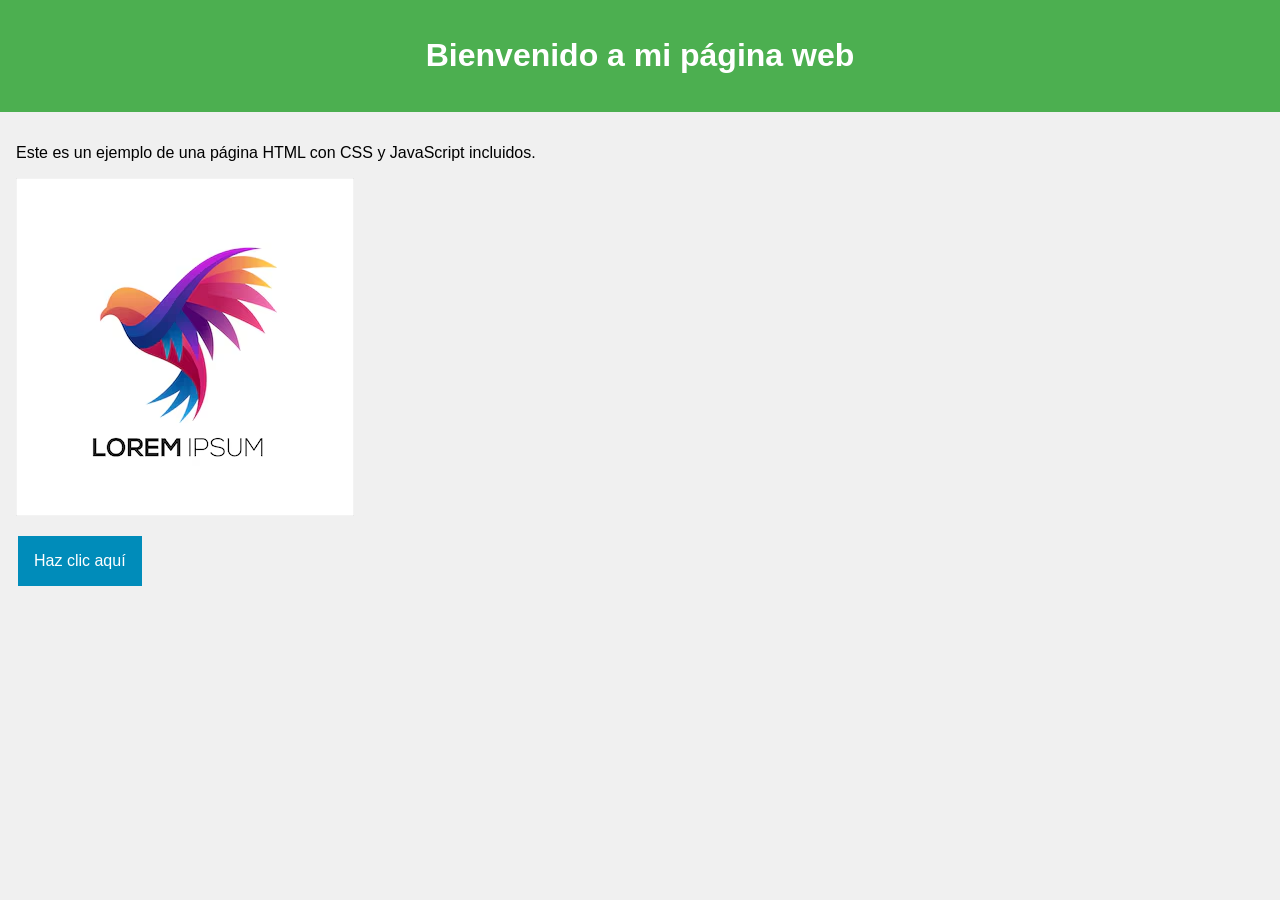
==== MiServidorWeb/wwwroot/index.html @ 07102d07 "estructrua inicial" ====
<!DOCTYPE html>
<html lang="es">
<head>
    <meta charset="UTF-8">
    <meta name="viewport" content="width=device-width, initial-scale=1.0">
    <title>Ejemplo de Página HTML</title>
    <link rel="stylesheet" href="styles.css">
</head>
<body>
    <header>
        <h1>Bienvenido a mi página web</h1>
    </header>
    <main>
        <p>Este es un ejemplo de una página HTML con CSS y JavaScript incluidos.</p>
        <img src="imagen.png" alt="Descripción de la imagen">
        <button id="myButton">Haz clic aquí</button>
    </main>
    <script src="script.js"></script>
</body>
</html>
---- MiServidorWeb/wwwroot/styles.css ----
body {
    font-family: Arial, sans-serif;
    background-color: #f0f0f0;
    margin: 0;
    padding: 0;
}

header {
    background-color: #4CAF50;
    color: white;
    padding: 1em;
    text-align: center;
}

main {
    padding: 1em;
}

img {
    max-width: 100%;
    height: auto;
    display: block;
    margin: 1em 0;
}

button {
    background-color: #008CBA;
    color: white;
    border: none;
    padding: 1em;
    text-align: center;
    text-decoration: none;
    display: inline-block;
    font-size: 16px;
    margin: 4px 2px;
    cursor: pointer;
}

button:hover {
    background-color: #006494;
}
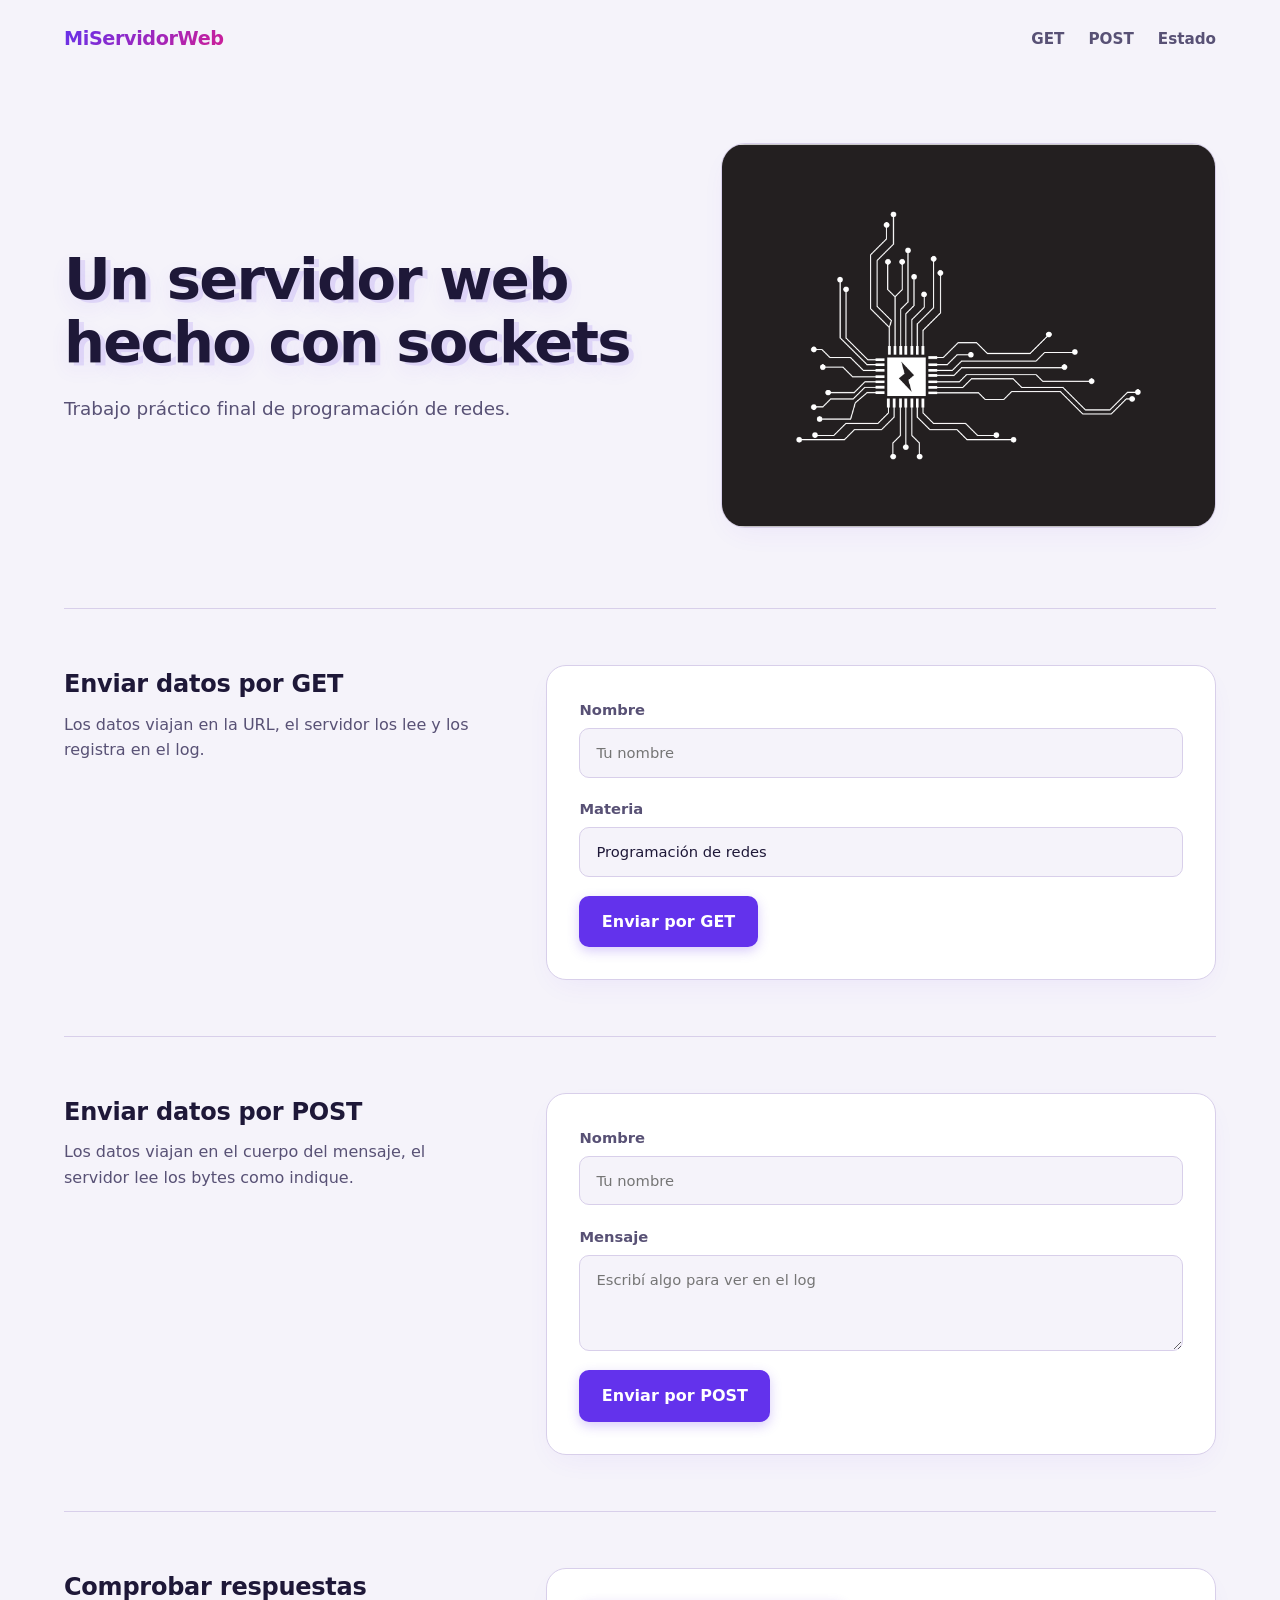
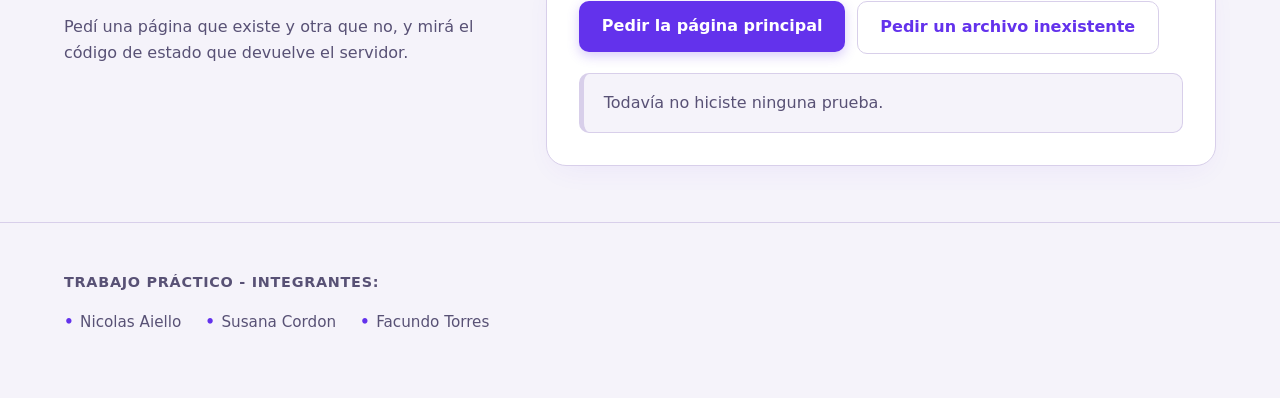
==== commit 372b7330: "Nuevo front, aun para testear" ====
--- a/MiServidorWeb/wwwroot/index.html
+++ b/MiServidorWeb/wwwroot/index.html
@@ -3,18 +3,87 @@
 <head>
     <meta charset="UTF-8">
     <meta name="viewport" content="width=device-width, initial-scale=1.0">
-    <title>Ejemplo de Página HTML</title>
+    <title>MiServidorWeb</title>
     <link rel="stylesheet" href="styles.css">
 </head>
 <body>
-    <header>
-        <h1>Bienvenido a mi página web</h1>
+    <header class="top">
+        <span class="brand">MiServidorWeb</span>
+        <nav>
+            <a href="#get">GET</a>
+            <a href="#post">POST</a>
+            <a href="#estado">Estado</a>
+        </nav>
     </header>
+
     <main>
-        <p>Este es un ejemplo de una página HTML con CSS y JavaScript incluidos.</p>
-        <img src="imagen.png" alt="Descripción de la imagen">
-        <button id="myButton">Haz clic aquí</button>
+        <section class="hero">
+            <div class="hero-text">
+                <h1>Un servidor web hecho con sockets</h1>
+                <p>Trabajo práctico final de programación de redes.</p>
+            </div>
+            <div class="logo">
+                <img src="imagen.jpg" alt="Logo del proyecto.">
+            </div>
+        </section>
+
+        <section id="get" class="row">
+            <div class="row-text">
+                <h2>Enviar datos por GET</h2>
+                <p>Los datos viajan en la URL, el servidor los lee y los registra en el log.</p>
+            </div>
+            <form class="row-form" action="/" method="get">
+                <label>Nombre
+                    <input type="text" name="nombre" placeholder="Tu nombre" required>
+                </label>
+                <label>Materia
+                    <input type="text" name="materia" value="Programación de redes">
+                </label>
+                <button type="submit">Enviar por GET</button>
+            </form>
+        </section>
+
+        <section id="post" class="row">
+            <div class="row-text">
+                <h2>Enviar datos por POST</h2>
+                <p>Los datos viajan en el cuerpo del mensaje, el servidor lee los bytes como indique.</p>
+            </div>
+            <form class="row-form" action="/" method="post">
+                <label>Nombre
+                    <input type="text" name="nombre" placeholder="Tu nombre" required>
+                </label>
+                <label>Mensaje
+                    <textarea name="mensaje" rows="3" placeholder="Escribí algo para ver en el log"></textarea>
+                </label>
+                <button type="submit">Enviar por POST</button>
+            </form>
+        </section>
+
+        <section id="estado" class="row">
+            <div class="row-text">
+                <h2>Comprobar respuestas</h2>
+                <p>Pedí una página que existe y otra que no, y mirá el código de estado que devuelve el servidor.</p>
+            </div>
+            <div class="row-form">
+                <div class="actions">
+                    <button type="button" data-ruta="/">Pedir la página principal</button>
+                    <button type="button" class="secondary" data-ruta="/no-existe.html">Pedir un archivo inexistente</button>
+                </div>
+                <p id="resultado" role="status" aria-live="polite">Todavía no hiciste ninguna prueba.</p>
+            </div>
+        </section>
     </main>
+
+<footer>
+        <p>Trabajo práctico - integrantes:</p>
+        <ul class="integrantes">
+            <li>Nicolas Aiello</li>
+            <li>Susana Cordon</li>
+            <li>Facundo Torres</li>
+        </ul>
+    </footer>
+
     <script src="script.js"></script>
+
 </body>
-</html>
+</html>
--- a/MiServidorWeb/wwwroot/styles.css
+++ b/MiServidorWeb/wwwroot/styles.css
@@ -1,41 +1,341 @@
+:root {
+    --fondo: #f5f3fa;
+    --superficie: #ffffff;
+    --texto: #1e1838;
+    --suave: #585175;
+    --linea: #d8cfea;
+    --violeta: #6332ec;
+    --violeta-oscuro: #4c20b8;
+    --magenta: #d11d94;
+    --ok: #15803d;
+    --error: #b91c1c;
+    --sombra-suave: 0 10px 30px -10px rgba(99, 50, 236, 0.08);
+    --sombra-hover: 0 15px 35px -8px rgba(99, 50, 236, 0.15);
+}
+
+*, *::before, *::after { 
+    box-sizing: border-box; 
+}
+
 body {
-    font-family: Arial, sans-serif;
-    background-color: #f0f0f0;
     margin: 0;
-    padding: 0;
-}
-
-header {
-    background-color: #4CAF50;
-    color: white;
-    padding: 1em;
-    text-align: center;
-}
-
-main {
-    padding: 1em;
-}
-
-img {
-    max-width: 100%;
-    height: auto;
+    background: var(--fondo);
+    color: var(--texto);
+    font-family: system-ui, -apple-system, "Segoe UI", Roboto, "Helvetica Neue", Arial, sans-serif;
+    line-height: 1.6;
+}
+
+a { 
+    color: var(--violeta); 
+    text-decoration: none;
+    transition: color 0.2s ease;
+}
+
+code {
+    background: #ece4fd;
+    padding: 0.1em 0.4em;
+    border-radius: 4px;
+    font-size: 0.92em;
+    color: var(--violeta-oscuro);
+}
+
+.top, main, footer {
+    max-width: 1300px;
+    margin: 0 auto;
+    padding-left: 5vw;
+    padding-right: 5vw;
+}
+
+.top {
+    display: flex;
+    justify-content: space-between;
+    align-items: center;
+    padding-top: 1.5rem;
+    padding-bottom: 1.5rem;
+}
+
+.brand { 
+    font-weight: 800; 
+    font-size: 1.2rem;
+    letter-spacing: -0.02em; 
+    background: linear-gradient(135deg, var(--violeta), var(--magenta));
+    -webkit-background-clip: text;
+    -webkit-text-fill-color: transparent;
+}
+
+.top nav { 
+    display: flex; 
+    gap: 1.5rem; 
+}
+
+.top nav a { 
+    color: var(--suave); 
+    font-weight: 600;
+    font-size: 0.95rem;
+    position: relative;
+}
+
+.top nav a::after {
+    content: '';
+    position: absolute;
+    width: 0;
+    height: 2px;
+    bottom: -4px;
+    left: 0;
+    background-color: var(--violeta);
+    transition: width 0.2s ease;
+}
+
+.top nav a:hover::after {
+    width: 100%;
+}
+
+.top nav a:hover { 
+    color: var(--violeta); 
+}
+
+.hero {
+    display: grid;
+    grid-template-columns: 1.2fr 1fr;
+    gap: 4rem;
+    align-items: center;
+    padding: 4rem 0 5rem;
+}
+
+h1 {
+    font-size: clamp(2.5rem, 4.5vw, 3.8rem);
+    line-height: 1.1;
+    letter-spacing: -0.03em;
+    margin: 0 0 1.2rem;
+    color: var(--texto);
+    text-shadow: 5px 3px 0px rgba(99, 50, 236, 0.12), 
+                 0px 8px 20px rgba(99, 50, 236, 0.08);
+}
+
+.hero-text p { 
+    color: var(--suave); 
+    font-size: 1.15rem; 
+    max-width: 52ch; 
+    margin: 0; 
+}
+
+.logo {
+    aspect-ratio: 1 / 0.78;
+    overflow: hidden;
+    border-radius: 24px;
+    background: #fff;
+    border: 1px solid var(--linea);
+    box-shadow: var(--sombra-suave);
+    transition: transform 0.3s ease, box-shadow 0.3s ease;
+}
+
+.logo:hover {
+    transform: translateY(-4px);
+    box-shadow: var(--sombra-hover);
+}
+
+.logo img {
+    width: 100%;
+    height: 100%;
+    object-fit: cover;
+    object-position: center 8%;
     display: block;
-    margin: 1em 0;
-}
-
-button {
-    background-color: #008CBA;
-    color: white;
+    margin: 0;
+    max-width: none;
+}
+
+.row {
+    display: grid;
+    grid-template-columns: 1fr 1.6fr;
+    gap: 4rem;
+    padding: 3.5rem 0;
+    border-top: 1px solid var(--linea);
+}
+
+h2 { 
+    font-size: 1.5rem; 
+    letter-spacing: -0.01em; 
+    margin: 0 0 0.5rem; 
+    color: var(--texto);
+}
+
+.row-text p { 
+    color: var(--suave); 
+    margin: 0; 
+    max-width: 44ch; 
+}
+
+.row-form { 
+    display: flex; 
+    flex-direction: column; 
+    gap: 1.2rem; 
+    background: var(--superficie);
+    padding: 2rem;
+    border-radius: 20px;
+    border: 1px solid var(--linea);
+    box-shadow: var(--sombra-suave);
+}
+
+label { 
+    display: flex; 
+    flex-direction: column; 
+    gap: 0.4rem; 
+    font-weight: 600; 
+    font-size: 0.92rem;
+    color: var(--suave);
+}
+
+input, textarea {
+    font: inherit;
+    font-weight: 400;
+    padding: 0.75rem 1rem;
+    border: 1px solid var(--linea);
+    border-radius: 10px;
+    background: var(--fondo);
+    color: var(--texto);
+    transition: border-color 0.2s ease, background-color 0.2s ease, box-shadow 0.2s ease;
+}
+
+input:hover, textarea:hover {
+    border-color: #bfaee8;
+}
+
+textarea { 
+    resize: vertical; 
+}
+
+input:focus-visible, textarea:focus-visible, button:focus-visible, a:focus-visible {
+    outline: none;
+    border-color: var(--violeta);
+    box-shadow: 0 0 0 3px rgba(99, 50, 236, 0.2);
+}
+
+button, .btn {
+    font: inherit;
+    font-weight: 600;
+    background: var(--violeta);
+    color: #fff;
     border: none;
-    padding: 1em;
-    text-align: center;
+    padding: 0.8rem 1.4rem;
+    border-radius: 10px;
+    cursor: pointer;
     text-decoration: none;
     display: inline-block;
-    font-size: 16px;
-    margin: 4px 2px;
-    cursor: pointer;
-}
-
-button:hover {
-    background-color: #006494;
-}
+    align-self: flex-start;
+    box-shadow: 0 4px 12px rgba(99, 50, 236, 0.25);
+    transition: background-color 0.2s ease, transform 0.15s ease, box-shadow 0.2s ease;
+}
+
+button:hover, .btn:hover { 
+    background: var(--violeta-oscuro); 
+    transform: translateY(-2px);
+    box-shadow: 0 6px 16px rgba(99, 50, 236, 0.35);
+}
+
+button:active {
+    transform: translateY(0);
+}
+
+button.secondary { 
+    background: transparent; 
+    color: var(--violeta); 
+    border: 1px solid var(--linea);
+    box-shadow: none;
+}
+
+button.secondary:hover { 
+    background: #f2eefa; 
+    border-color: var(--violeta);
+    box-shadow: none;
+}
+
+.actions { 
+    display: flex; 
+    flex-wrap: wrap; 
+    gap: 0.75rem; 
+}
+
+#resultado {
+    margin: 0;
+    padding: 1rem 1.2rem;
+    background: var(--fondo);
+    border: 1px solid var(--linea);
+    border-left-width: 5px;
+    border-radius: 10px;
+    color: var(--suave);
+    font-weight: 500;
+}
+
+#resultado.ok { 
+    border-left-color: var(--ok); 
+    color: var(--ok); 
+    background: #f0fdf4;
+}
+
+#resultado.error { 
+    border-left-color: var(--error); 
+    color: var(--error); 
+    background: #fef2f2;
+}
+
+footer { 
+    padding-top: 3rem; 
+    padding-bottom: 4rem; 
+    border-top: 1px solid var(--linea); 
+    display: flex;
+    flex-direction: column;
+    gap: 0.5rem;
+}
+
+.integrantes {
+    display: flex;
+    flex-wrap: wrap;
+    gap: 1.5rem;
+    list-style: none;
+    padding: 0;
+    margin: 0.5rem 0 0 0;
+}
+
+.integrantes li {
+    color: var(--suave);
+    font-size: 0.95rem;
+    font-weight: 500;
+    display: flex;
+    align-items: center;
+    gap: 0.4rem;
+}
+
+.integrantes li::before {
+    content: '•';
+    color: var(--violeta);
+    font-weight: bold;
+}
+
+footer p { 
+    margin: 0; 
+    color: var(--suave); 
+    font-size: 0.9rem; 
+    font-weight: 600;
+    text-transform: uppercase;
+    letter-spacing: 0.05em;
+}
+
+@media (max-width: 768px) {
+    .hero, .row { 
+        grid-template-columns: 1fr; 
+        gap: 2rem; 
+    }
+    .hero { 
+        padding: 2rem 0 3rem; 
+    }
+    .logo { 
+        order: -1; 
+    }
+}
+
+@media (prefers-reduced-motion: reduce) {
+    *, *::before, *::after { 
+        transition: none !important; 
+        transform: none !important;
+    }
+}
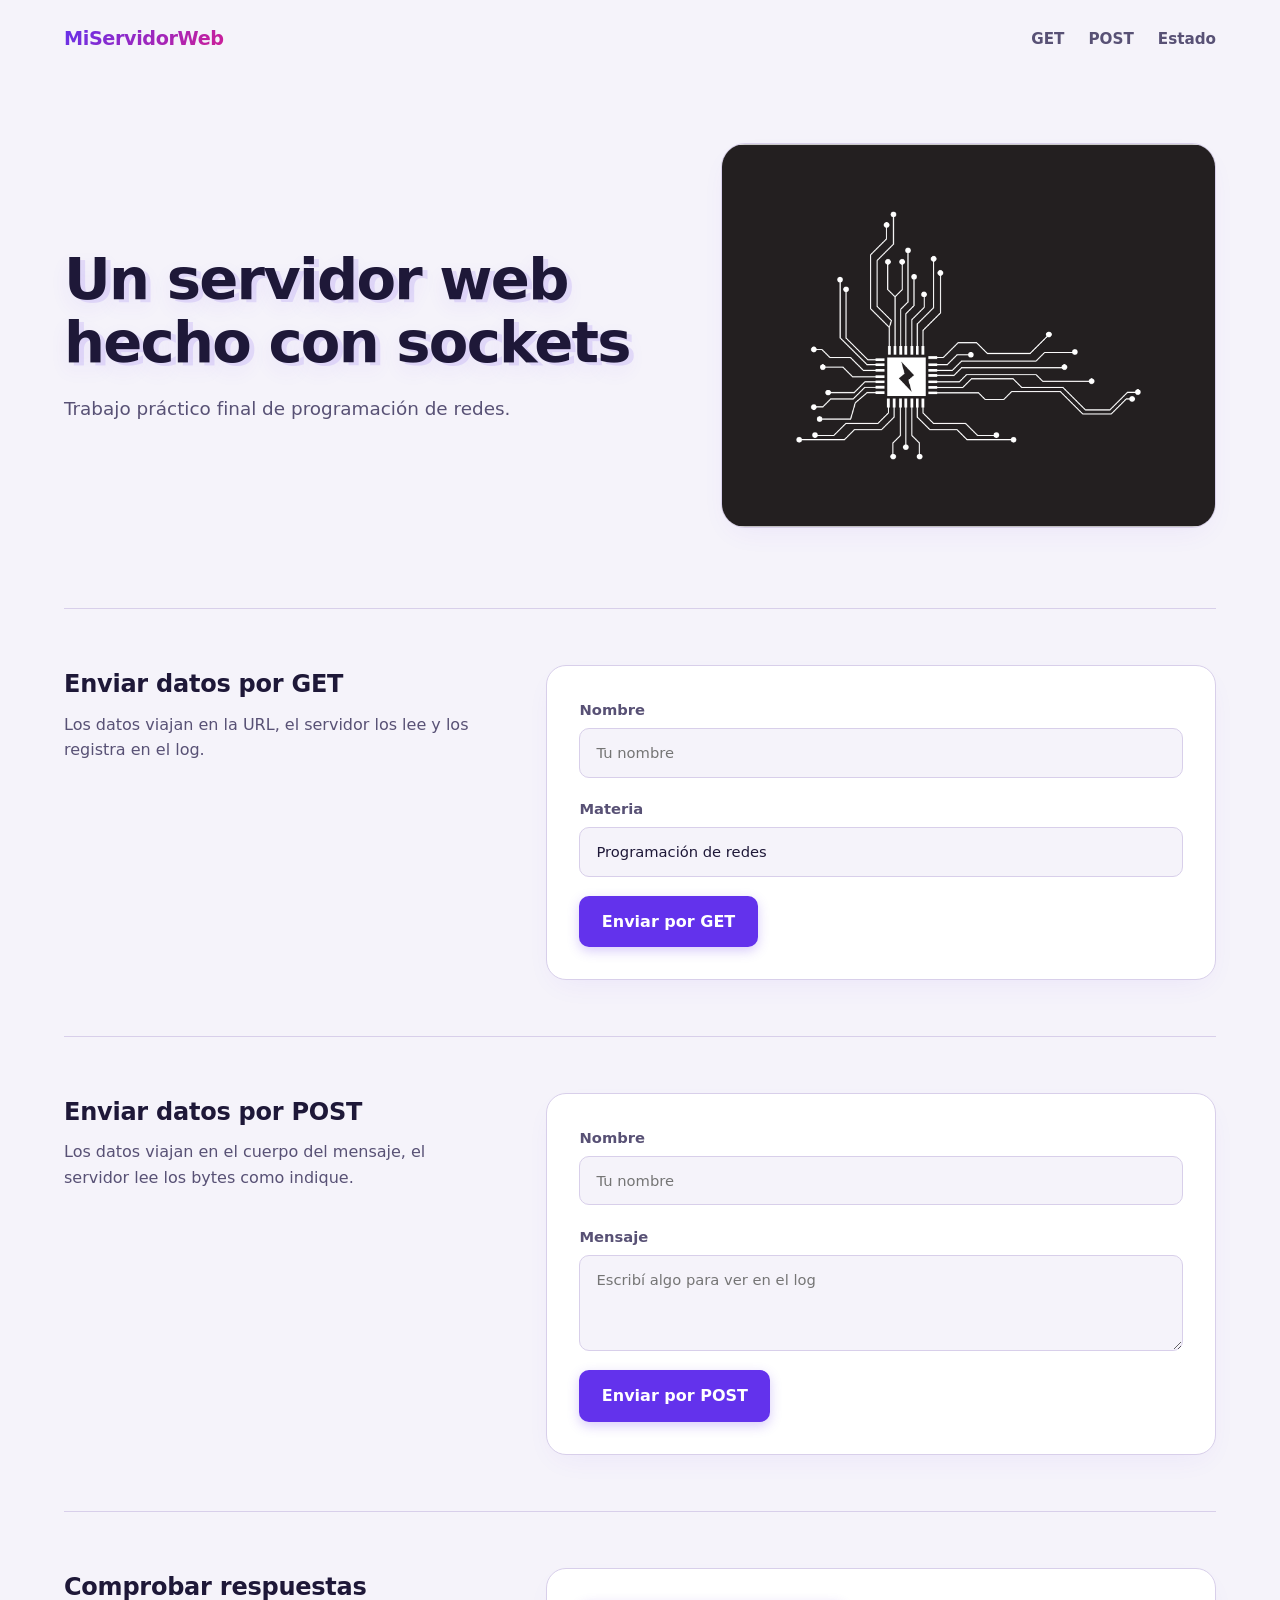
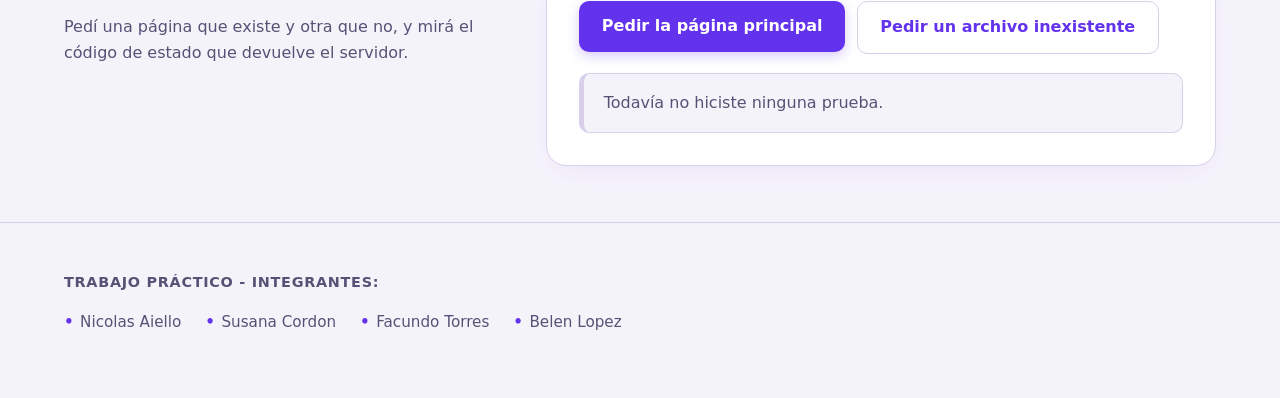
==== commit 8a47f4ae: "Punto 4 y 5 OK" ====
--- a/MiServidorWeb/wwwroot/index.html
+++ b/MiServidorWeb/wwwroot/index.html
@@ -80,6 +80,7 @@
             <li>Nicolas Aiello</li>
             <li>Susana Cordon</li>
             <li>Facundo Torres</li>
+            <li>Belen Lopez</li>
         </ul>
     </footer>
 
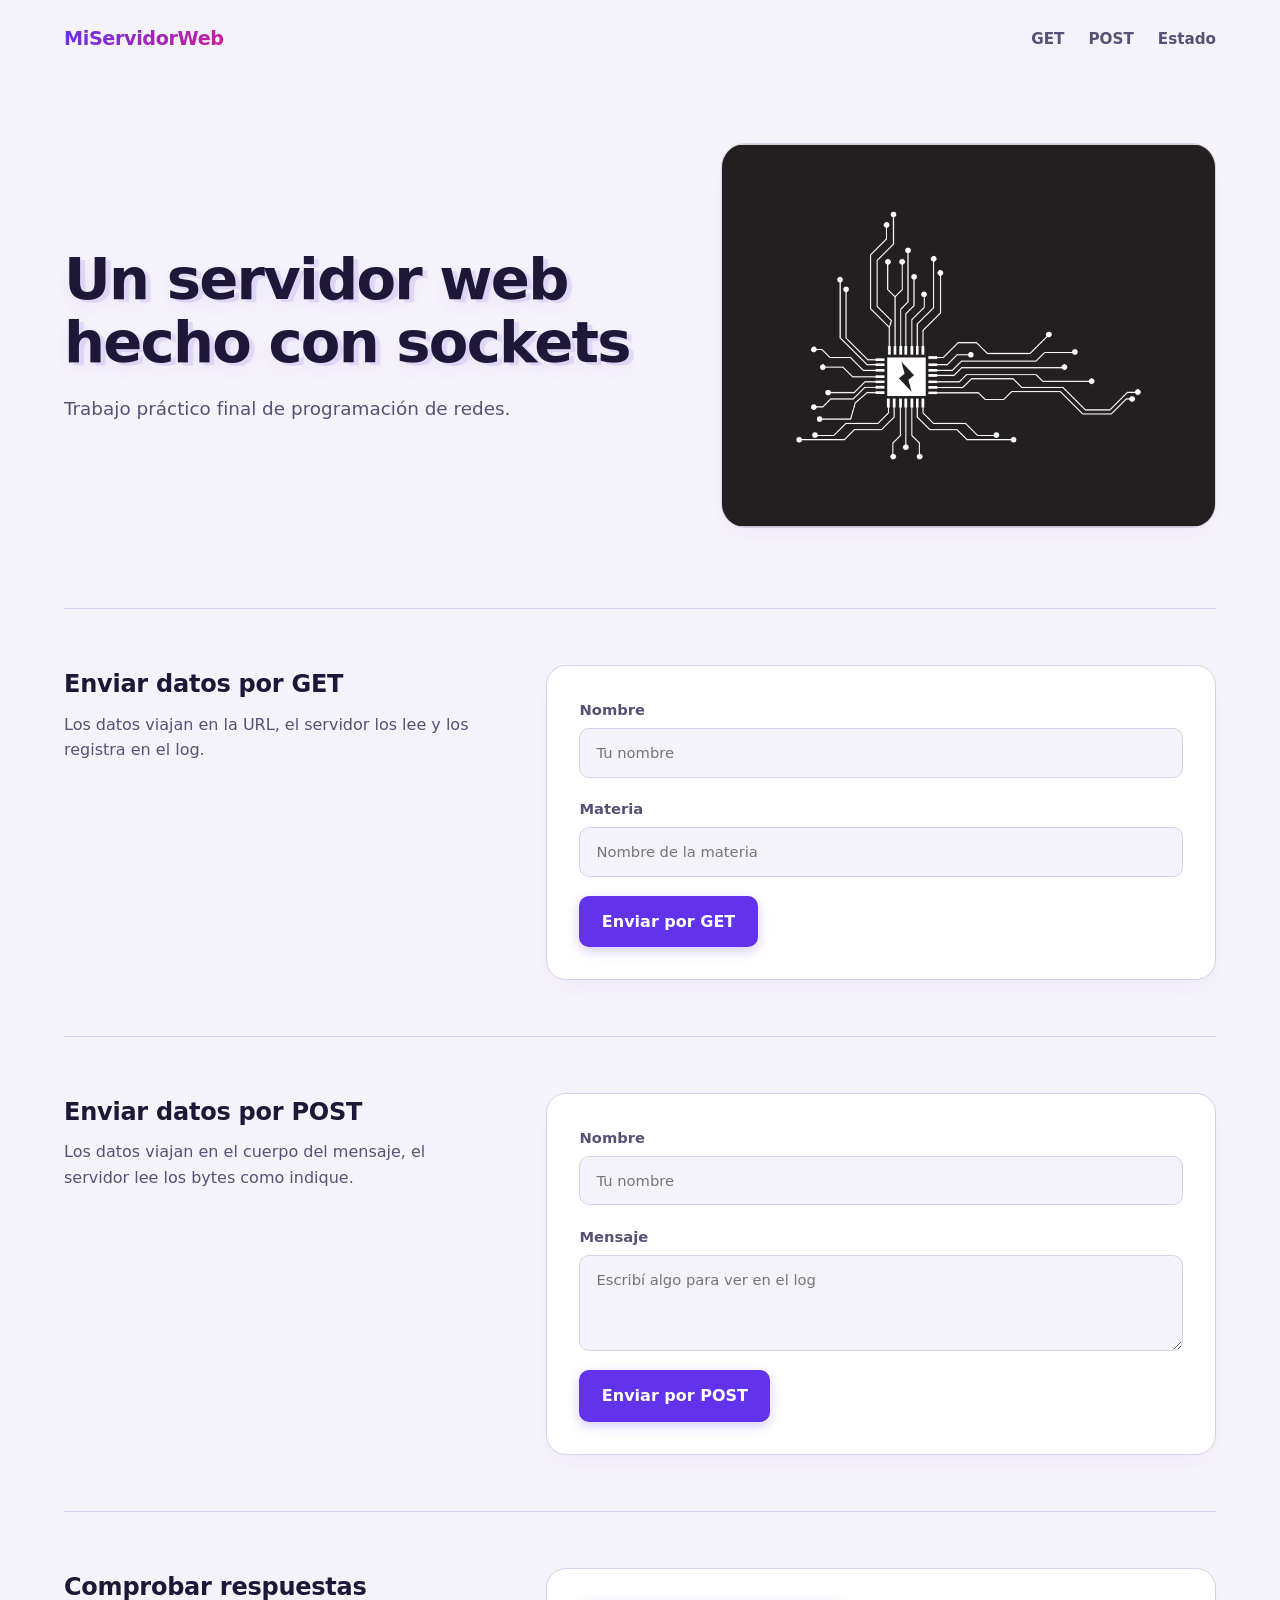
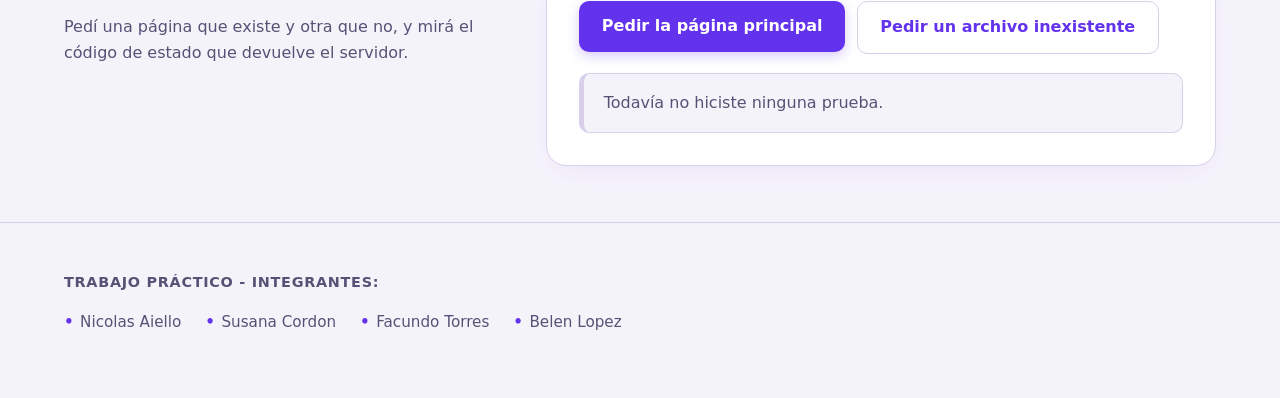
==== commit cc12e518: "Test de modelo final a presnetar" ====
--- a/MiServidorWeb/wwwroot/index.html
+++ b/MiServidorWeb/wwwroot/index.html
@@ -32,12 +32,12 @@
                 <h2>Enviar datos por GET</h2>
                 <p>Los datos viajan en la URL, el servidor los lee y los registra en el log.</p>
             </div>
-            <form class="row-form" action="/" method="get">
+            <form id="form-get" class="row-form" action="/" method="get">
                 <label>Nombre
                     <input type="text" name="nombre" placeholder="Tu nombre" required>
                 </label>
                 <label>Materia
-                    <input type="text" name="materia" value="Programación de redes">
+                    <input type="text" name="materia" placeholder="Nombre de la materia" required>
                 </label>
                 <button type="submit">Enviar por GET</button>
             </form>
@@ -48,7 +48,7 @@
                 <h2>Enviar datos por POST</h2>
                 <p>Los datos viajan en el cuerpo del mensaje, el servidor lee los bytes como indique.</p>
             </div>
-            <form class="row-form" action="/" method="post">
+            <form id="form-post" class="row-form" action="/" method="post">
                 <label>Nombre
                     <input type="text" name="nombre" placeholder="Tu nombre" required>
                 </label>
@@ -67,7 +67,7 @@
             <div class="row-form">
                 <div class="actions">
                     <button type="button" data-ruta="/">Pedir la página principal</button>
-                    <button type="button" class="secondary" data-ruta="/no-existe.html">Pedir un archivo inexistente</button>
+                    <button type="button" class="secondary" data-ruta="/no-existe.html" data-abrir-tras="3000">Pedir un archivo inexistente</button>
                 </div>
                 <p id="resultado" role="status" aria-live="polite">Todavía no hiciste ninguna prueba.</p>
             </div>
@@ -84,6 +84,14 @@
         </ul>
     </footer>
 
+    <dialog id="aviso" aria-labelledby="aviso-titulo">
+        <h3 id="aviso-titulo"></h3>
+        <p id="aviso-detalle"></p>
+        <form method="dialog">
+            <button type="submit">Aceptar</button>
+        </form>
+    </dialog>
+
     <script src="script.js"></script>
 
 </body>
--- a/MiServidorWeb/wwwroot/styles.css
+++ b/MiServidorWeb/wwwroot/styles.css
@@ -338,4 +338,37 @@
         transition: none !important; 
         transform: none !important;
     }
-}+}
+
+/* Ventana emergente de aviso (GET y POST) */
+dialog {
+    border: 1px solid var(--linea);
+    border-radius: 20px;
+    padding: 2rem;
+    width: min(90vw, 480px);
+    background: var(--superficie);
+    color: var(--texto);
+    box-shadow: 0 20px 50px -10px rgba(99, 50, 236, 0.35);
+}
+
+dialog::backdrop {
+    background: rgba(30, 24, 56, 0.45);
+}
+
+dialog h3 {
+    margin: 0 0 0.75rem;
+    font-size: 1.4rem;
+    letter-spacing: -0.01em;
+}
+
+dialog p {
+    margin: 0 0 1.5rem;
+    color: var(--suave);
+    white-space: pre-line;
+    overflow-wrap: anywhere;
+}
+
+dialog.ok h3 { color: var(--ok); }
+dialog.error h3 { color: var(--error); }
+
+dialog form { display: block; }
